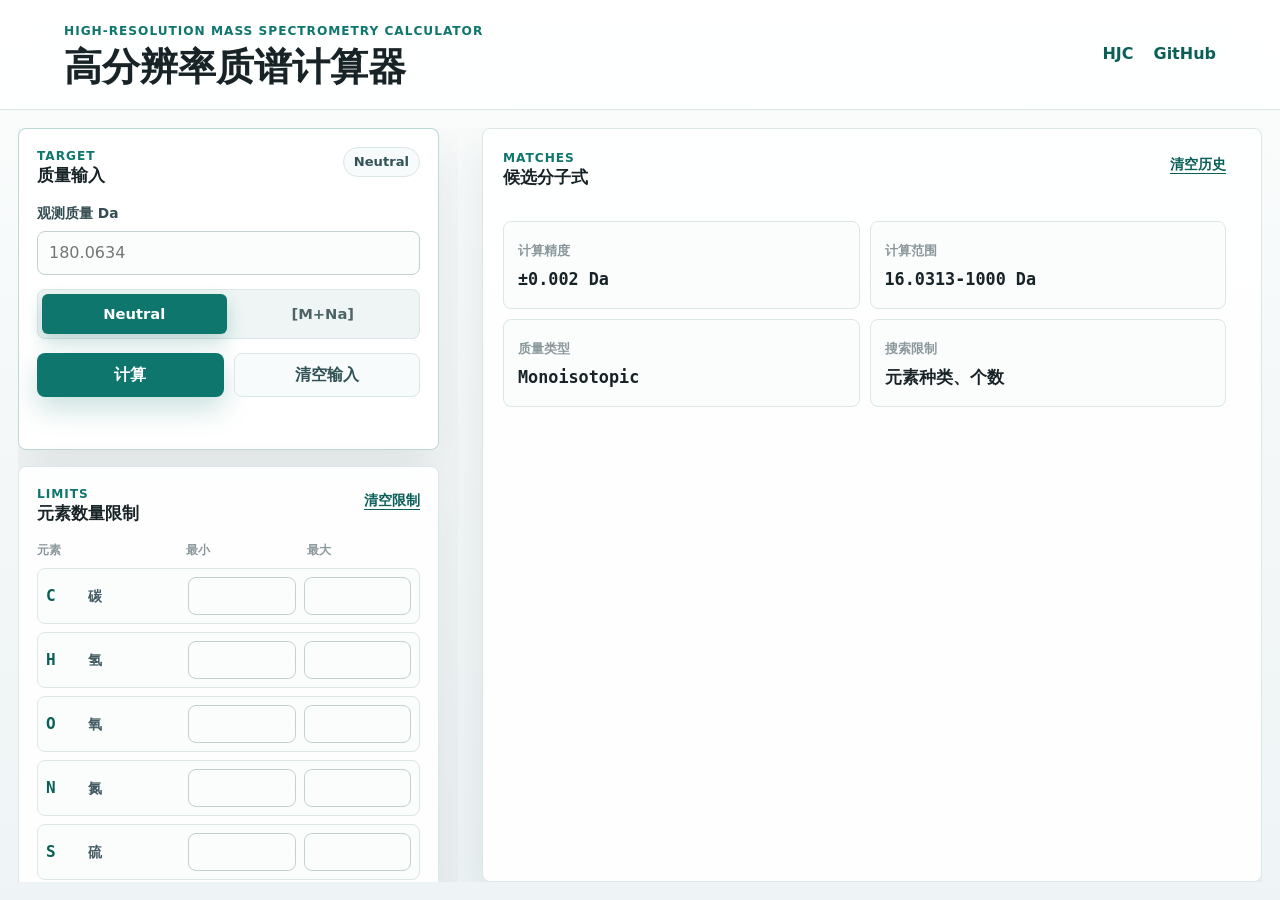
==== tools/MassCalculator/index.html @ c576f725 "mass" ====
<!DOCTYPE html>
<html lang="zh-CN">
<head>
    <meta charset="UTF-8">
    <meta name="viewport" content="width=device-width, initial-scale=1.0, viewport-fit=cover">
    <meta name="description" content="高分辨质谱精确质量分子式计算器。">
    <title>高分辨率质谱计算器</title>
    <link rel="icon" href="favicon.svg" type="image/svg+xml">
    <link rel="stylesheet" href="styles.css">
</head>
<body>
    <header class="app-header">
        <div class="header-copy">
            <p class="eyebrow">High-Resolution Mass Spectrometry Calculator</p>
            <h1>高分辨率质谱计算器</h1>
        </div>
        <nav class="header-nav" aria-label="外部链接">
            <a href="../../index.html">HJC</a>
            <a href="https://github.com/sheephjc/MassCalculator" target="_blank" rel="noopener noreferrer">GitHub</a>
        </nav>
    </header>

    <main class="workspace">
        <form class="control-surface" id="calculatorForm">
            <section class="tool-panel primary-panel" aria-labelledby="mass-title">
                <div class="panel-heading">
                    <div>
                        <p class="section-kicker">Target</p>
                        <h2 id="mass-title">质量输入</h2>
                    </div>
                    <output id="modePreview" class="mode-preview">Neutral</output>
                </div>

                <label class="field-label" for="massInput">观测质量 Da</label>
                <input id="massInput" name="mass" type="number" step="any" inputmode="decimal" autocomplete="off" placeholder="180.0634">

                <fieldset class="segmented-control" aria-label="离子峰类型">
                    <label>
                        <input type="radio" name="ionMode" value="neutral" checked>
                        <span>Neutral</span>
                    </label>
                    <label>
                        <input type="radio" name="ionMode" value="mNa">
                        <span>[M+Na]</span>
                    </label>
                </fieldset>

                <div class="button-row">
                    <button class="button button-primary" type="submit">计算</button>
                    <button class="button button-secondary" type="button" id="resetForm">清空输入</button>
                </div>
                <p class="form-status" id="formStatus" aria-live="polite"></p>
            </section>

            <section class="tool-panel" aria-labelledby="limits-title">
                <div class="panel-heading">
                    <div>
                        <p class="section-kicker">Limits</p>
                        <h2 id="limits-title">元素数量限制</h2>
                    </div>
                    <button class="link-button" type="button" id="clearRestrictions">清空限制</button>
                </div>

                <div class="limit-header" aria-hidden="true">
                    <span>元素</span>
                    <span>最小</span>
                    <span>最大</span>
                </div>
                <div class="element-limit-grid" id="elementLimitGrid"></div>
            </section>

            <section class="tool-panel" aria-labelledby="advanced-title">
                <div class="panel-heading">
                    <div>
                        <p class="section-kicker">Filters</p>
                        <h2 id="advanced-title">高级筛选</h2>
                    </div>
                    <button class="link-button" type="button" id="saveRestrictions">保存限制</button>
                </div>

                <label class="field-label" for="heteroAtomCount">杂原子总数</label>
                <input id="heteroAtomCount" name="heteroAtomCount" type="number" min="0" max="10" inputmode="numeric" placeholder="不限">

                <fieldset class="check-grid" id="heteroTypeChecks">
                    <legend>允许的杂原子</legend>
                </fieldset>
            </section>
        </form>

        <section class="results-surface" aria-labelledby="results-title">
            <div class="results-toolbar">
                <div>
                    <p class="section-kicker">Matches</p>
                    <h2 id="results-title">候选分子式</h2>
                </div>
                <button class="link-button" type="button" id="clearHistory">清空历史</button>
            </div>

            <div class="intro-note" id="introNote">
                <div>
                    <span>计算精度</span>
                    <strong>±0.002 Da</strong>
                </div>
                <div>
                    <span>计算范围</span>
                    <strong>16.0313-1000 Da</strong>
                </div>
                <div>
                    <span>质量类型</span>
                    <strong>Monoisotopic</strong>
                </div>
                <div>
                    <span>搜索限制</span>
                    <strong>元素种类、个数</strong>
                </div>
            </div>

            <div class="history-section" id="results"></div>
        </section>
    </main>

    <script src="calculator.js"></script>
</body>
</html>
---- tools/MassCalculator/styles.css ----
:root {
    color-scheme: light;
    --ink: #172326;
    --muted: #66767a;
    --subtle: #8a989c;
    --page: #f5f8f8;
    --surface: #ffffff;
    --surface-soft: #eef5f4;
    --line: #dce6e7;
    --line-strong: #c2d0d1;
    --accent: #0f766e;
    --accent-strong: #0b5f59;
    --accent-soft: #d9f1ed;
    --blue: #2563eb;
    --amber: #b7791f;
    --red: #c2413a;
    --green: #23754a;
    --violet: #6d5bd0;
    --shadow: 0 20px 50px rgba(30, 47, 51, 0.10);
    --radius: 8px;
}

* {
    box-sizing: border-box;
}

html {
    height: 100%;
}

body {
    height: 100vh;
    margin: 0;
    color: var(--ink);
    font-family: "Segoe UI", system-ui, -apple-system, BlinkMacSystemFont, "Microsoft YaHei", sans-serif;
    line-height: 1.5;
    background:
        linear-gradient(180deg, #fbfdfd 0%, var(--page) 45%, #eef4f6 100%);
    display: grid;
    grid-template-rows: auto minmax(0, 1fr);
    overflow: hidden;
}

a {
    color: inherit;
}

button,
input {
    font: inherit;
}

button {
    cursor: pointer;
}

.app-header {
    min-height: 104px;
    display: grid;
    grid-template-columns: minmax(0, 1fr) auto;
    align-items: center;
    gap: clamp(18px, 4vw, 56px);
    padding: 22px clamp(18px, 5vw, 72px);
    border-bottom: 1px solid var(--line);
    background: rgba(255, 255, 255, 0.82);
    backdrop-filter: blur(16px);
    -webkit-backdrop-filter: blur(16px);
}

.header-copy {
    display: grid;
    gap: 8px;
    justify-items: start;
}

.eyebrow,
.section-kicker {
    margin: 0;
    color: var(--accent);
    font-size: 0.76rem;
    font-weight: 800;
    letter-spacing: 0.08em;
    text-transform: uppercase;
}

h1,
h2,
p {
    margin-top: 0;
}

h1 {
    margin-bottom: 0;
    font-size: clamp(1.65rem, 3vw, 2.85rem);
    line-height: 1;
    letter-spacing: 0;
}

h2 {
    margin-bottom: 0;
    font-size: 1.05rem;
    line-height: 1.2;
    letter-spacing: 0;
}

.header-nav {
    display: flex;
    flex-wrap: wrap;
    justify-content: flex-end;
    gap: 20px;
}

.mode-preview {
    display: inline-flex;
    align-items: center;
    justify-content: center;
    min-height: 30px;
    padding: 0 10px;
    border: 1px solid var(--line);
    border-radius: 999px;
    color: #315357;
    background: #f7fbfb;
    font-size: 0.82rem;
    font-weight: 700;
    text-decoration: none;
}

.header-nav a {
    display: inline-flex;
    align-items: center;
    min-height: 32px;
    padding: 0;
    color: var(--accent-strong);
    font-weight: 900;
    text-decoration: none;
    transition: color 160ms ease, transform 160ms ease;
}

.header-nav a:hover {
    color: var(--ink);
    transform: translateY(-1px);
}

.workspace {
    width: min(1480px, calc(100% - 36px));
    min-height: 0;
    margin: 18px auto 18px;
    display: grid;
    grid-template-columns: minmax(340px, 440px) minmax(0, 1fr);
    gap: 24px;
    align-items: stretch;
    overflow: hidden;
}

.control-surface,
.results-surface {
    min-height: 0;
    display: grid;
    gap: 16px;
    align-content: start;
    overflow-y: auto;
    overscroll-behavior: contain;
    scrollbar-gutter: stable;
}

.control-surface {
    padding-right: 4px;
}

.tool-panel,
.results-surface {
    border: 1px solid var(--line);
    border-radius: var(--radius);
    background: rgba(255, 255, 255, 0.92);
    box-shadow: var(--shadow);
}

.tool-panel {
    padding: 18px;
}

.primary-panel {
    border-color: rgba(15, 118, 110, 0.28);
}

.results-surface {
    padding: 20px;
}

.panel-heading,
.results-toolbar {
    display: flex;
    align-items: flex-start;
    justify-content: space-between;
    gap: 16px;
    margin-bottom: 18px;
}

.field-label {
    display: block;
    margin-bottom: 7px;
    color: #344d52;
    font-size: 0.86rem;
    font-weight: 800;
}

input[type="number"] {
    width: 100%;
    min-height: 44px;
    border: 1px solid var(--line-strong);
    border-radius: var(--radius);
    padding: 9px 11px;
    color: var(--ink);
    background: #fbfdfd;
    outline: none;
    transition: border-color 160ms ease, box-shadow 160ms ease, background 160ms ease;
}

input[type="number"]:focus {
    border-color: var(--accent);
    background: #ffffff;
    box-shadow: 0 0 0 3px rgba(15, 118, 110, 0.14);
}

.segmented-control {
    display: grid;
    grid-template-columns: 1fr 1fr;
    gap: 4px;
    margin: 14px 0 0;
    padding: 4px;
    border: 1px solid var(--line);
    border-radius: var(--radius);
    background: var(--surface-soft);
}

.segmented-control label {
    min-width: 0;
}

.segmented-control input {
    position: absolute;
    opacity: 0;
    pointer-events: none;
}

.segmented-control span {
    min-height: 40px;
    display: flex;
    align-items: center;
    justify-content: center;
    border-radius: 6px;
    color: #4d6368;
    font-size: 0.92rem;
    font-weight: 800;
    transition: background 160ms ease, color 160ms ease, box-shadow 160ms ease;
}

.segmented-control input:checked + span {
    color: #ffffff;
    background: var(--accent);
    box-shadow: 0 8px 18px rgba(15, 118, 110, 0.24);
}

.button-row {
    display: grid;
    grid-template-columns: 1fr 1fr;
    gap: 10px;
    margin-top: 14px;
}

.button {
    min-height: 44px;
    border: 1px solid transparent;
    border-radius: var(--radius);
    padding: 0 14px;
    font-weight: 800;
    transition: transform 160ms ease, box-shadow 160ms ease, border-color 160ms ease, background 160ms ease;
}

.button:hover,
.link-button:hover {
    transform: translateY(-1px);
}

.button-primary {
    color: #ffffff;
    background: var(--accent);
    box-shadow: 0 12px 28px rgba(15, 118, 110, 0.22);
}

.button-primary:hover {
    background: var(--accent-strong);
}

.button-secondary {
    color: #315357;
    border-color: var(--line);
    background: #f8fbfb;
}

.button-secondary:hover {
    border-color: var(--line-strong);
    background: #ffffff;
}

.link-button {
    min-height: 32px;
    border: 0;
    padding: 0;
    color: var(--accent-strong);
    background: transparent;
    font-size: 0.88rem;
    font-weight: 800;
    text-decoration: underline;
    text-underline-offset: 4px;
}

.form-status {
    min-height: 22px;
    margin: 12px 0 0;
    color: var(--muted);
    font-size: 0.9rem;
}

.form-status.is-error {
    color: var(--red);
}

.form-status.is-success {
    color: var(--green);
}

.limit-header,
.limit-row {
    display: grid;
    grid-template-columns: minmax(82px, 1fr) minmax(72px, 0.8fr) minmax(72px, 0.8fr);
    gap: 8px;
    align-items: center;
}

.limit-header {
    margin-bottom: 8px;
    color: var(--subtle);
    font-size: 0.78rem;
    font-weight: 800;
}

.element-limit-grid {
    display: grid;
    gap: 8px;
}

.limit-row {
    padding: 8px;
    border: 1px solid var(--line);
    border-radius: var(--radius);
    background: #fbfdfd;
}

.element-name {
    display: flex;
    align-items: baseline;
    gap: 8px;
    min-width: 0;
    font-weight: 800;
}

.element-symbol {
    width: 34px;
    flex: 0 0 auto;
    color: var(--accent-strong);
    font-family: "Cascadia Mono", "SFMono-Regular", Consolas, monospace;
    font-size: 1rem;
}

.element-cn {
    min-width: 0;
    overflow: hidden;
    color: #425c61;
    font-size: 0.86rem;
    text-overflow: ellipsis;
    white-space: nowrap;
}

.limit-row input {
    min-height: 36px;
    padding: 6px 8px;
    text-align: center;
}

.check-grid {
    display: grid;
    grid-template-columns: repeat(4, minmax(0, 1fr));
    gap: 8px;
    margin: 14px 0 0;
    border: 0;
    padding: 0;
}

.check-grid legend {
    grid-column: 1 / -1;
    margin-bottom: 2px;
    color: #344d52;
    font-size: 0.86rem;
    font-weight: 800;
}

.check-grid label {
    min-width: 0;
    min-height: 38px;
    display: flex;
    align-items: center;
    justify-content: center;
    gap: 6px;
    border: 1px solid var(--line);
    border-radius: var(--radius);
    color: #435b60;
    background: #fbfdfd;
    font-size: 0.86rem;
    font-weight: 800;
    user-select: none;
}

.check-grid input {
    accent-color: var(--accent);
}

.history-section {
    display: grid;
    gap: 16px;
}

.intro-note {
    display: grid;
    grid-template-columns: repeat(2, minmax(0, 1fr));
    gap: 10px;
}

.intro-note div {
    min-height: 88px;
    display: grid;
    align-content: center;
    gap: 8px;
    border: 1px solid var(--line);
    border-radius: var(--radius);
    padding: 14px;
    background: #fbfdfd;
}

.intro-note span {
    color: var(--subtle);
    font-size: 0.8rem;
    font-weight: 800;
}

.intro-note strong {
    color: var(--ink);
    font-family: "Cascadia Mono", "SFMono-Regular", Consolas, monospace;
    font-size: 1.05rem;
    line-height: 1.2;
}

.intro-note.is-hidden {
    display: none;
}

.result-card {
    border: 1px solid var(--line);
    border-radius: var(--radius);
    background: var(--surface);
    overflow: hidden;
    box-shadow: 0 10px 30px rgba(30, 47, 51, 0.07);
}

.result-card-header {
    display: grid;
    grid-template-columns: minmax(0, 1fr) auto;
    gap: 14px;
    align-items: start;
    padding: 16px;
    border-bottom: 1px solid var(--line);
    background: #f9fcfc;
}

.result-title {
    margin: 0;
    font-size: 1rem;
    font-weight: 900;
}

.result-meta {
    display: flex;
    flex-wrap: wrap;
    gap: 8px;
    margin-top: 8px;
}

.pill {
    display: inline-flex;
    align-items: center;
    min-height: 26px;
    padding: 0 8px;
    border-radius: 999px;
    color: #3d565b;
    background: #eef5f4;
    font-size: 0.76rem;
    font-weight: 800;
}

.result-time {
    color: var(--subtle);
    font-size: 0.78rem;
    font-weight: 700;
    white-space: nowrap;
}

.timeout-warning,
.no-results {
    margin: 16px;
    border-radius: var(--radius);
    padding: 12px 14px;
    font-weight: 800;
}

.timeout-warning {
    color: var(--red);
    background: #fff1ef;
}

.no-results {
    color: #54686d;
    background: #f4f8f8;
}

.result-group {
    padding: 16px;
}

.result-group + .result-group {
    border-top: 1px solid var(--line);
}

.category-row {
    display: flex;
    align-items: center;
    justify-content: space-between;
    gap: 12px;
    margin-bottom: 10px;
}

.category-tag {
    display: inline-flex;
    align-items: center;
    min-height: 30px;
    padding: 0 10px;
    border-radius: 999px;
    color: #ffffff;
    font-size: 0.82rem;
    font-weight: 900;
}

.category-count {
    color: var(--subtle);
    font-size: 0.82rem;
    font-weight: 800;
}

.halogen {
    background: var(--amber);
}

.sulfur-phosphor {
    background: var(--violet);
}

.nitrogen {
    background: var(--blue);
}

.cho {
    background: var(--green);
}

.boron {
    background: var(--accent);
}

.other {
    background: #69777a;
}

.formula-table {
    display: grid;
    border: 1px solid var(--line);
    border-radius: var(--radius);
    overflow: hidden;
}

.formula-table-header,
.formula-row {
    display: grid;
    grid-template-columns: minmax(120px, 1.1fr) repeat(4, minmax(96px, 0.9fr));
    gap: 0;
    align-items: stretch;
}

.formula-table-header {
    color: #5d7075;
    background: #f2f7f7;
    font-size: 0.78rem;
    font-weight: 900;
}

.formula-table-header span,
.formula-row span {
    min-width: 0;
    padding: 10px;
    border-right: 1px solid var(--line);
}

.formula-table-header span:last-child,
.formula-row span:last-child {
    border-right: 0;
}

.formula-row {
    background: #ffffff;
    font-size: 0.9rem;
}

.formula-row + .formula-row {
    border-top: 1px solid var(--line);
}

.formula {
    color: var(--ink);
    font-family: "Cascadia Mono", "SFMono-Regular", Consolas, monospace;
    font-weight: 900;
}

.formula sub {
    font-size: 0.72em;
    line-height: 0;
}

.numeric {
    font-family: "Cascadia Mono", "SFMono-Regular", Consolas, monospace;
    font-variant-numeric: tabular-nums;
}

.error-positive {
    color: var(--red);
}

.error-negative {
    color: var(--green);
}

@media (max-width: 1100px) {
    .app-header {
        grid-template-columns: 1fr;
        align-items: start;
        gap: 18px;
    }

    .header-nav {
        justify-content: flex-start;
    }

    .workspace {
        grid-template-columns: 1fr;
    }

    .control-surface {
        grid-template-columns: repeat(2, minmax(0, 1fr));
        align-items: stretch;
    }

    .primary-panel {
        grid-column: 1 / -1;
    }
}

@media (max-width: 760px) {
    .app-header {
        min-height: auto;
        padding: 22px 18px;
    }

    .workspace {
        width: calc(100% - 24px);
        grid-template-columns: 1fr;
        overflow: auto;
    }

    .control-surface {
        grid-template-columns: 1fr;
        overflow: visible;
        padding-right: 0;
    }

    .results-surface {
        overflow: visible;
    }

    .results-surface,
    .tool-panel {
        padding: 14px;
    }

    .button-row,
    .segmented-control {
        grid-template-columns: 1fr;
    }

    .check-grid {
        grid-template-columns: repeat(2, minmax(0, 1fr));
    }

    .intro-note {
        grid-template-columns: 1fr;
    }

    .result-card-header {
        grid-template-columns: 1fr;
    }

    .result-time {
        white-space: normal;
    }

    .formula-table {
        border: 0;
        gap: 8px;
        overflow: visible;
    }

    .formula-table-header {
        display: none;
    }

    .formula-row {
        grid-template-columns: 1fr 1fr;
        border: 1px solid var(--line);
        border-radius: var(--radius);
        overflow: hidden;
    }

    .formula-row + .formula-row {
        border-top: 1px solid var(--line);
    }

    .formula-row span {
        border-right: 0;
        border-bottom: 1px solid var(--line);
    }

    .formula-row span:nth-last-child(-n + 2) {
        border-bottom: 0;
    }

    .formula-row span:first-child {
        grid-column: 1 / -1;
        background: #f8fbfb;
    }
}

@media (max-width: 460px) {
    h1 {
        font-size: 2rem;
    }

    .limit-header,
    .limit-row {
        grid-template-columns: minmax(70px, 1fr) minmax(58px, 0.75fr) minmax(58px, 0.75fr);
        gap: 6px;
    }

    .element-cn {
        display: none;
    }

    .check-grid {
        grid-template-columns: 1fr;
    }
}
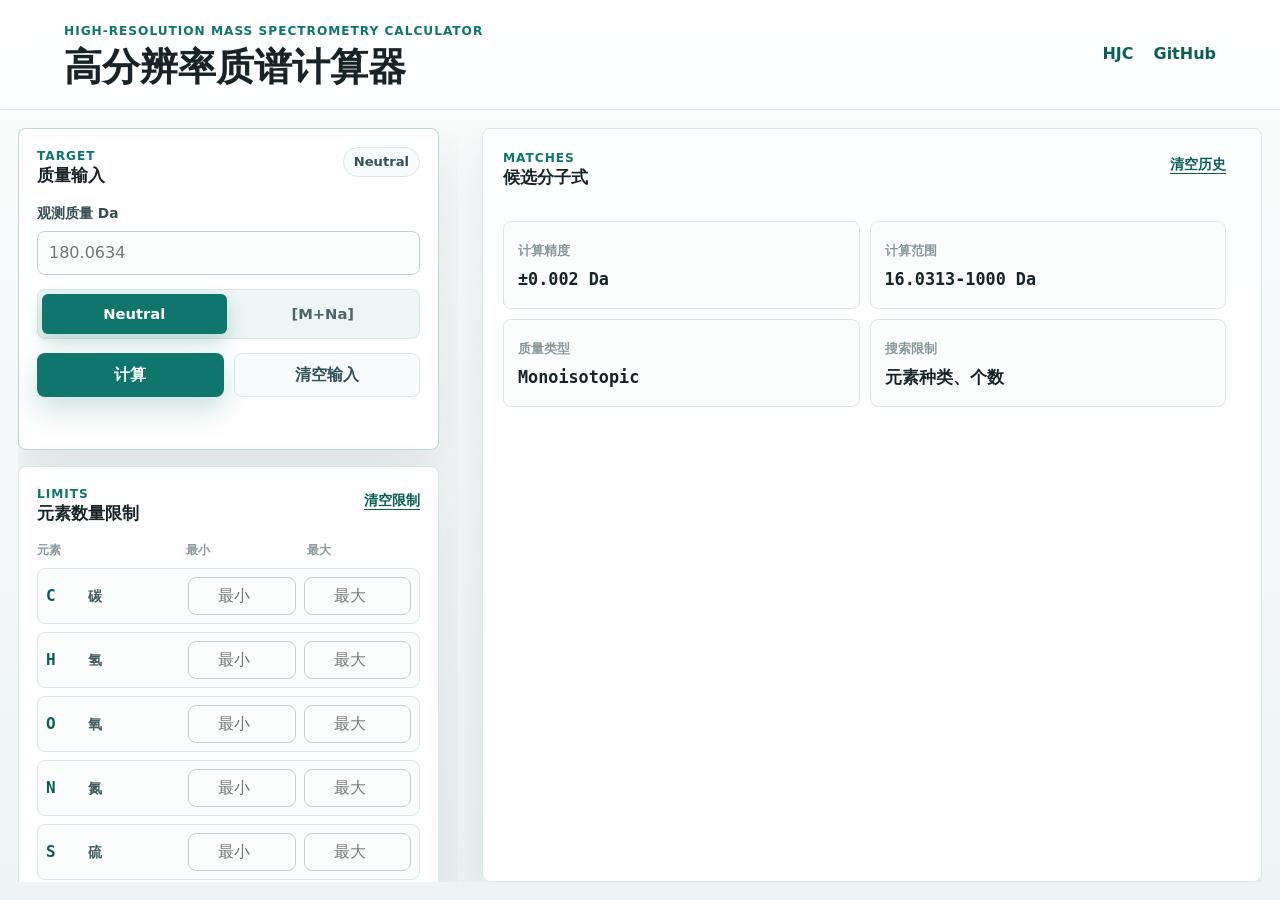
==== commit 04698e73: "update" ====
--- a/tools/MassCalculator/index.html
+++ b/tools/MassCalculator/index.html
@@ -52,38 +52,48 @@
                 <p class="form-status" id="formStatus" aria-live="polite"></p>
             </section>
 
-            <section class="tool-panel" aria-labelledby="limits-title">
+            <section class="tool-panel collapsible-panel is-collapsed" aria-labelledby="limits-title">
                 <div class="panel-heading">
                     <div>
                         <p class="section-kicker">Limits</p>
                         <h2 id="limits-title">元素数量限制</h2>
                     </div>
-                    <button class="link-button" type="button" id="clearRestrictions">清空限制</button>
+                    <div class="panel-actions">
+                        <button class="collapse-toggle" type="button" aria-expanded="false" aria-controls="limitsBody" data-collapse-target="limitsBody">展开</button>
+                        <button class="link-button" type="button" id="clearRestrictions">清空限制</button>
+                    </div>
                 </div>
 
-                <div class="limit-header" aria-hidden="true">
-                    <span>元素</span>
-                    <span>最小</span>
-                    <span>最大</span>
+                <div class="collapsible-body" id="limitsBody">
+                    <div class="limit-header" aria-hidden="true">
+                        <span>元素</span>
+                        <span>最小</span>
+                        <span>最大</span>
+                    </div>
+                    <div class="element-limit-grid" id="elementLimitGrid"></div>
                 </div>
-                <div class="element-limit-grid" id="elementLimitGrid"></div>
             </section>
 
-            <section class="tool-panel" aria-labelledby="advanced-title">
+            <section class="tool-panel collapsible-panel is-collapsed" aria-labelledby="advanced-title">
                 <div class="panel-heading">
                     <div>
                         <p class="section-kicker">Filters</p>
                         <h2 id="advanced-title">高级筛选</h2>
                     </div>
-                    <button class="link-button" type="button" id="saveRestrictions">保存限制</button>
+                    <div class="panel-actions">
+                        <button class="collapse-toggle" type="button" aria-expanded="false" aria-controls="filtersBody" data-collapse-target="filtersBody">展开</button>
+                        <button class="link-button" type="button" id="saveRestrictions">保存限制</button>
+                    </div>
                 </div>
 
-                <label class="field-label" for="heteroAtomCount">杂原子总数</label>
-                <input id="heteroAtomCount" name="heteroAtomCount" type="number" min="0" max="10" inputmode="numeric" placeholder="不限">
+                <div class="collapsible-body" id="filtersBody">
+                    <label class="field-label" for="heteroAtomCount">杂原子总数</label>
+                    <input id="heteroAtomCount" name="heteroAtomCount" type="number" min="0" max="10" inputmode="numeric" placeholder="不限">
 
-                <fieldset class="check-grid" id="heteroTypeChecks">
-                    <legend>允许的杂原子</legend>
-                </fieldset>
+                    <fieldset class="check-grid" id="heteroTypeChecks">
+                        <legend>允许的杂原子</legend>
+                    </fieldset>
+                </div>
             </section>
         </form>
 
--- a/tools/MassCalculator/styles.css
+++ b/tools/MassCalculator/styles.css
@@ -196,6 +196,33 @@
     margin-bottom: 18px;
 }
 
+.panel-actions {
+    display: flex;
+    align-items: center;
+    justify-content: flex-end;
+    gap: 12px;
+    flex-wrap: wrap;
+}
+
+.collapse-toggle {
+    display: none;
+    min-height: 32px;
+    border: 1px solid var(--line);
+    border-radius: 999px;
+    padding: 0 11px;
+    color: #315357;
+    background: #f7fbfb;
+    font-size: 0.82rem;
+    font-weight: 900;
+    transition: transform 160ms ease, border-color 160ms ease, background 160ms ease;
+}
+
+.collapse-toggle:hover {
+    border-color: var(--line-strong);
+    background: #ffffff;
+    transform: translateY(-1px);
+}
+
 .field-label {
     display: block;
     margin-bottom: 7px;
@@ -355,6 +382,19 @@
     border: 1px solid var(--line);
     border-radius: var(--radius);
     background: #fbfdfd;
+}
+
+.limit-input {
+    min-width: 0;
+    display: grid;
+    gap: 5px;
+}
+
+.limit-input-label {
+    display: none;
+    color: #5d7075;
+    font-size: 0.76rem;
+    font-weight: 900;
 }
 
 .element-name {
@@ -682,15 +722,23 @@
 }
 
 @media (max-width: 760px) {
+    body {
+        height: auto;
+        min-height: 100dvh;
+        display: block;
+        overflow: auto;
+    }
+
     .app-header {
         min-height: auto;
-        padding: 22px 18px;
+        padding: 18px;
     }
 
     .workspace {
         width: calc(100% - 24px);
         grid-template-columns: 1fr;
-        overflow: auto;
+        margin: 12px auto 18px;
+        overflow: visible;
     }
 
     .control-surface {
@@ -708,9 +756,63 @@
         padding: 14px;
     }
 
+    .panel-heading,
+    .results-toolbar {
+        gap: 12px;
+        margin-bottom: 14px;
+    }
+
+    .collapse-toggle {
+        display: inline-flex;
+        align-items: center;
+        justify-content: center;
+    }
+
+    .collapsible-panel.is-collapsed .collapsible-body {
+        display: none;
+    }
+
+    .collapsible-panel.is-collapsed .panel-heading {
+        margin-bottom: 0;
+    }
+
     .button-row,
     .segmented-control {
         grid-template-columns: 1fr;
+    }
+
+    .limit-header {
+        display: none;
+    }
+
+    .limit-row {
+        grid-template-columns: minmax(0, 1fr) minmax(0, 1fr);
+        grid-template-areas:
+            "name name"
+            "min max";
+        gap: 8px 10px;
+        padding: 10px;
+    }
+
+    .limit-row .element-name {
+        grid-area: name;
+    }
+
+    .limit-row .limit-input:first-of-type {
+        grid-area: min;
+    }
+
+    .limit-row .limit-input:last-of-type {
+        grid-area: max;
+    }
+
+    .limit-input-label {
+        display: block;
+    }
+
+    .limit-row input {
+        min-height: 44px;
+        text-align: left;
     }
 
     .check-grid {
@@ -767,17 +869,40 @@
 
 @media (max-width: 460px) {
     h1 {
-        font-size: 2rem;
-    }
-
-    .limit-header,
-    .limit-row {
-        grid-template-columns: minmax(70px, 1fr) minmax(58px, 0.75fr) minmax(58px, 0.75fr);
-        gap: 6px;
-    }
-
-    .element-cn {
-        display: none;
+        font-size: 1.75rem;
+    }
+
+    .eyebrow {
+        font-size: 0.68rem;
+    }
+
+    .header-nav {
+        gap: 14px;
+    }
+
+    .workspace {
+        width: calc(100% - 18px);
+    }
+
+    .check-grid {
+        grid-template-columns: repeat(2, minmax(0, 1fr));
+    }
+}
+
+@media (max-width: 360px) {
+    .panel-heading,
+    .results-toolbar {
+        align-items: stretch;
+        flex-direction: column;
+    }
+
+    .panel-actions {
+        width: 100%;
+        justify-content: space-between;
+    }
+
+    .button-row {
+        gap: 8px;
     }
 
     .check-grid {
